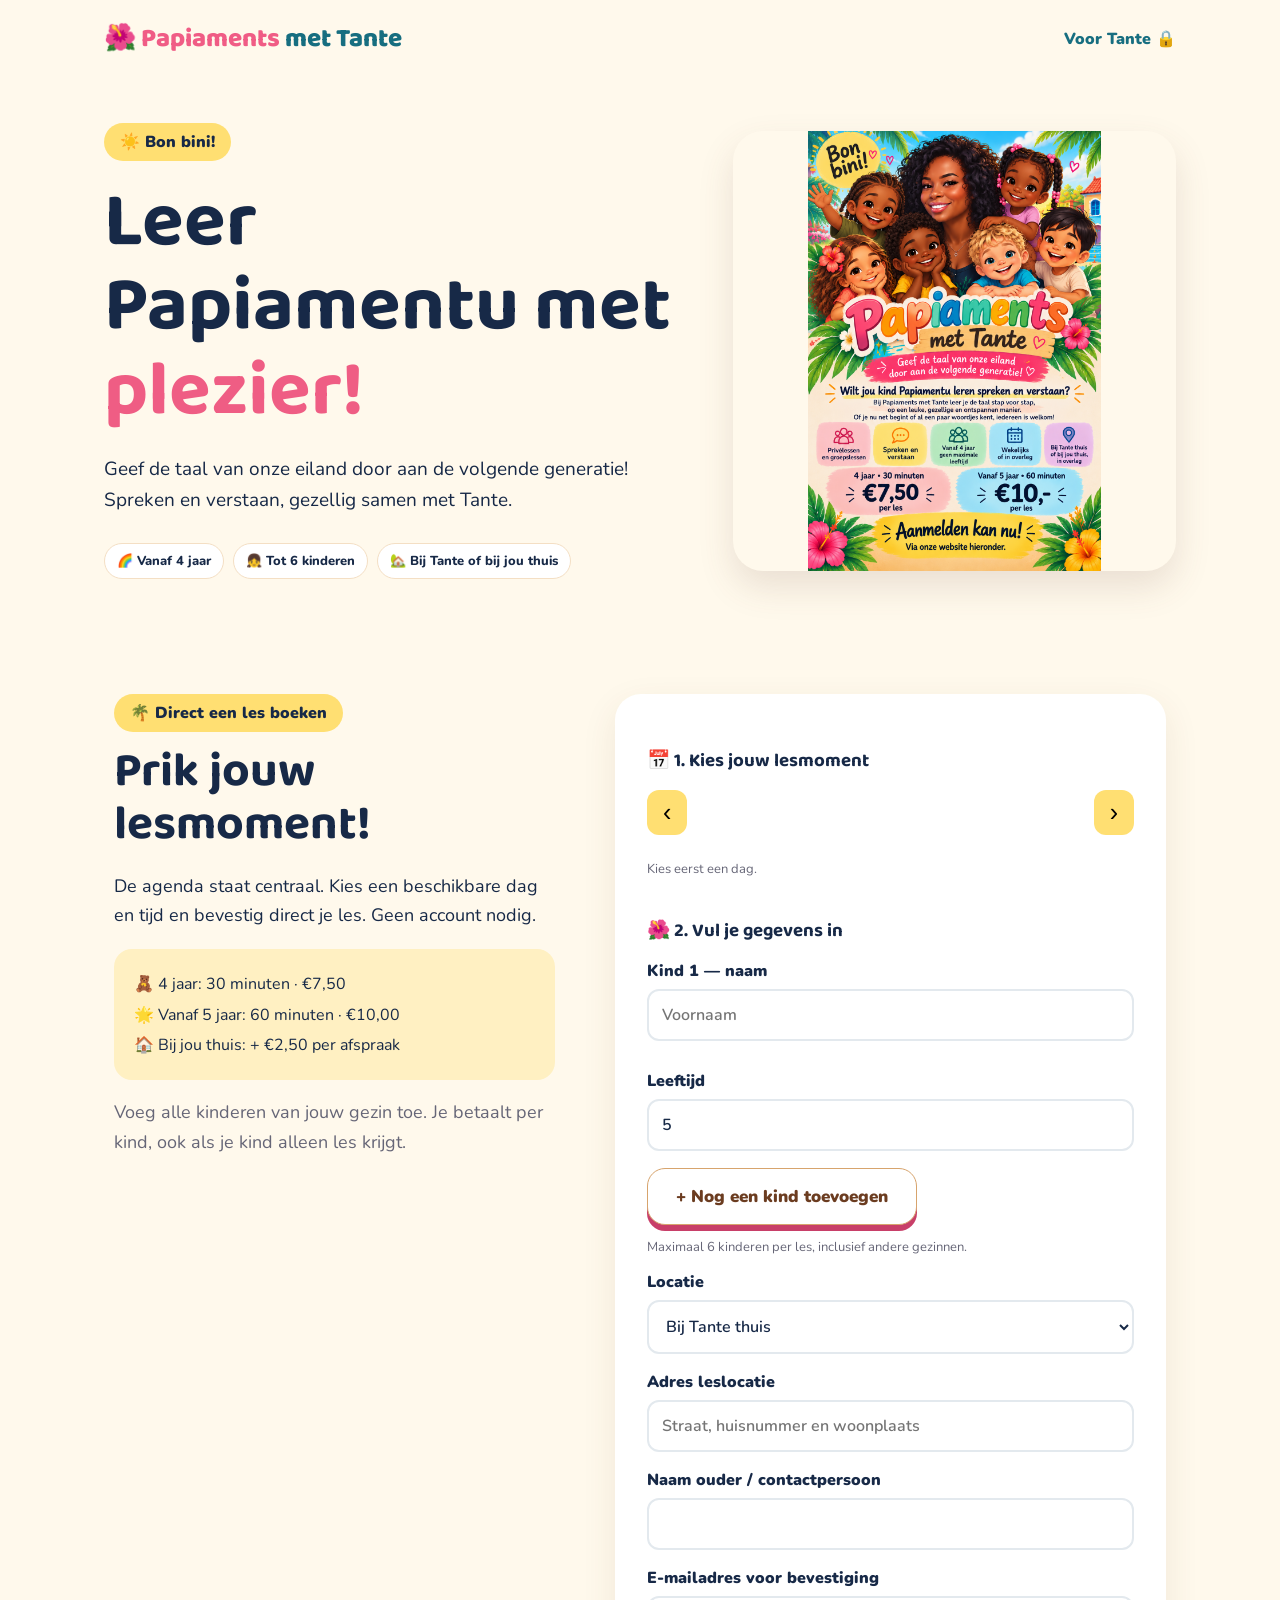
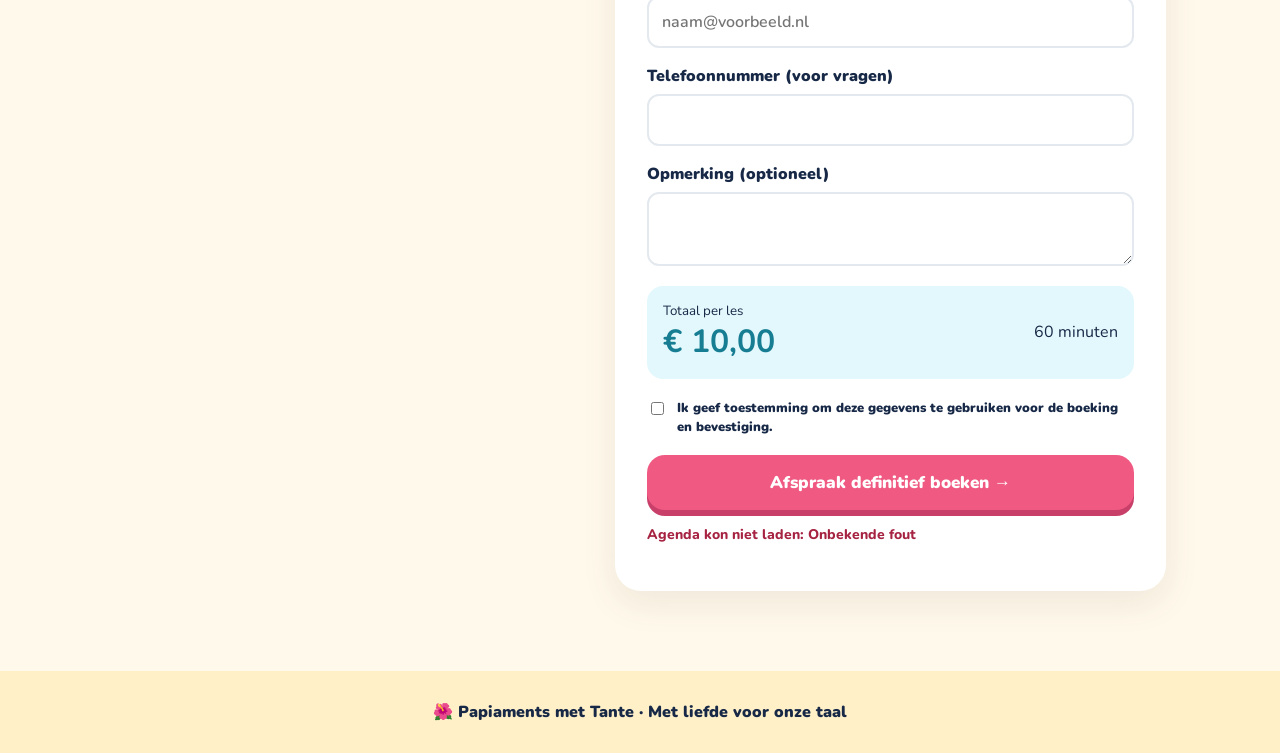
==== index.html @ 23feb2e2 "Add files via upload" ====
<!doctype html><html lang="nl"><head><meta charset="utf-8"><meta name="viewport" content="width=device-width,initial-scale=1"><title>Papiaments met Tante · Boek een les</title><link rel="stylesheet" href="style.css"></head><body><header><a class="brand" href="/">🌺 Papiaments <span>met Tante</span></a><a href="admin.html">Voor Tante 🔒</a></header><main><section class="hero"><div><span class="eyebrow">☀️ Bon bini!</span><h1>Leer Papiamentu met <em>plezier!</em></h1><p>Geef de taal van onze eiland door aan de volgende generatie! Spreken en verstaan, gezellig samen met Tante.</p><div class="chips"><span>🌈 Vanaf 4 jaar</span><span>👧 Tot 6 kinderen</span><span>🏡 Bij Tante of bij jou thuis</span></div></div><img src="flyer.png" alt="Tante met kinderen in Caribische stijl"></section><section class="booking" id="boeken"><div class="intro"><span class="eyebrow">🌴 Direct een les boeken</span><h2>Prik jouw lesmoment!</h2><p>De agenda staat centraal. Kies een beschikbare dag en tijd en bevestig direct je les. Geen account nodig.</p><div class="note">🧸 4 jaar: 30 minuten · €7,50<br>🌟 Vanaf 5 jaar: 60 minuten · €10,00<br>🏠 Bij jou thuis: + €2,50 per afspraak</div><p class="hint">Voeg alle kinderen van jouw gezin toe. Je betaalt per kind, ook als je kind alleen les krijgt.</p></div><form id="form"><h3>📅 1. Kies jouw lesmoment</h3><div class="calendarbar"><button type="button" id="prev">‹</button><b id="month"></b><button type="button" id="next">›</button></div><div class="calendar" id="calendar" aria-label="Beschikbare dagen"></div><p id="slot-label" class="hint">Kies eerst een dag.</p><div class="slots" id="slots"></div><h3>🌺 2. Vul je gegevens in</h3><div id="children"><label>Kind 1 — naam<input class="child-name" required maxlength="160" placeholder="Voornaam"></label><label>Leeftijd<input class="child-age" type="number" min="4" max="120" required value="5"></label></div><button type="button" id="addChild" class="btn secondary">+ Nog een kind toevoegen</button><p class="hint">Maximaal 6 kinderen per les, inclusief andere gezinnen.</p><label>Locatie<select name="location"><option value="tante">Bij Tante thuis</option><option value="thuis">Bij ons thuis (+ €2,50 per afspraak)</option></select></label><label id="address-wrap" hidden>Adres leslocatie<input name="address" maxlength="180" placeholder="Straat, huisnummer en woonplaats"></label><label>Naam ouder / contactpersoon<input name="parent" required maxlength="100"></label><label>E-mailadres voor bevestiging<input name="email" type="email" required maxlength="200" placeholder="naam@voorbeeld.nl"></label><label>Telefoonnummer (voor vragen)<input name="phone" type="tel" required maxlength="30"></label><label>Opmerking (optioneel)<textarea name="note" maxlength="400" rows="2"></textarea></label><div class="total"><div><small>Totaal per les</small><b id="price">€7,50</b></div><span id="duration">30 minuten</span></div><label class="consent"><input name="consent" type="checkbox" required> Ik geef toestemming om deze gegevens te gebruiken voor de boeking en bevestiging.</label><button class="btn submit" id="submit" type="submit">Afspraak definitief boeken →</button><p id="status" role="status" aria-live="polite"></p></form></section></main><footer>🌺 Papiaments met Tante · Met liefde voor onze taal</footer><script src="config.js"></script><script src="app.js"></script></body></html>
---- style.css ----
@import url('https://fonts.googleapis.com/css2?family=Baloo+2:wght@500;600;700;800&family=Nunito:wght@400;600;700;800;900&display=swap');:root{font-family:Nunito,Arial,sans-serif;color:#172947;background:#fff9ec}*{box-sizing:border-box}html{scroll-behavior:smooth}body{margin:0}header{max-width:1120px;margin:auto;display:flex;align-items:center;justify-content:space-between;padding:18px 24px}.brand{font-family:'Baloo 2',sans-serif;font-size:26px;font-weight:800;color:#f05c85}.brand span{color:#176e80}.toplink{color:#17476c;font-weight:900;text-decoration:none}.hero{max-width:1120px;margin:10px auto 0;padding:35px 24px 60px;display:grid;grid-template-columns:1fr 0.78fr;gap:60px;align-items:center}.hero img{width:100%;max-height:560px;object-fit:cover;object-position:top;border-radius:30px;box-shadow:0 16px 35px #704f3e25}.eyebrow{background:#ffdf72;padding:8px 16px;border-radius:30px;font-weight:900;display:inline-block}h1,h2,h3{font-family:'Baloo 2',sans-serif;line-height:1.1}h1{font-size:clamp(46px,6vw,78px);margin:20px 0}h1 em{font-style:normal;color:#ef5d84}h2{font-size:clamp(34px,4vw,48px);margin:14px 0 20px}.hero p{font-size:19px;line-height:1.6}.btn{display:inline-block;border:0;border-radius:18px;background:#f05a82;color:white;padding:16px 28px;font:900 17px Nunito,Arial;text-decoration:none;cursor:pointer;box-shadow:0 6px 0 #c83f69}.btn:hover{transform:translateY(2px);box-shadow:0 4px 0 #c83f69}.chips{display:flex;gap:9px;flex-wrap:wrap;margin-top:28px}.chips span{background:white;border:1px solid #f4dfc4;padding:8px 12px;border-radius:30px;font-size:13px;font-weight:800}.info{background:#dff7ed;padding:55px 24px 65px;text-align:center}.cards{display:grid;grid-template-columns:repeat(3,1fr);gap:20px;max-width:1000px;margin:30px auto 0}.cards article{background:white;border-radius:24px;padding:28px;box-shadow:0 8px 0 #badfce}.cards b{color:#ef5d84}.cards h3{font-size:27px;margin:16px 0 8px}.cards strong{font-size:32px;color:#127f95}.cards p{line-height:1.5}.booking{max-width:1100px;padding:80px 24px;margin:auto;display:grid;grid-template-columns:.8fr 1fr;gap:60px}.intro p{font-size:18px;line-height:1.65}.note{padding:20px;background:#fff0c2;border-radius:18px;line-height:1.5}form{background:white;border-radius:26px;padding:32px;box-shadow:0 12px 35px #64432118}form label{display:block;font-weight:900;margin-bottom:17px}input:not([type=checkbox]),select,textarea{width:100%;display:block;margin-top:7px;border:2px solid #e3e9ee;border-radius:12px;background:#fff;padding:13px;font:600 16px Nunito,Arial;color:#172947}input:focus,select:focus,textarea:focus{outline:2px solid #39abc0}.two{display:grid;grid-template-columns:1fr 1fr;gap:14px}.hint{font-size:13px;color:#68778b;line-height:1.5}.total{display:flex;justify-content:space-between;align-items:center;background:#e3f8fc;border-radius:16px;padding:16px;margin:20px 0}.total small{display:block}.total b{display:block;font-size:32px;color:#167d92}.consent{display:flex;align-items:flex-start;gap:10px;font-size:13px;line-height:1.5}.consent input{margin-top:3px}.submit{width:100%}footer{text-align:center;padding:30px;background:#fff0c8;font-weight:900}dialog{border:0;border-radius:24px;max-width:450px;width:calc(100% - 32px);box-shadow:0 15px 70px #17294770}dialog::backdrop{background:#10223d99}.dialogbody{padding:18px;position:relative}.close{position:absolute;right:0;top:0;border:0;background:#f3e6df;border-radius:50%;padding:8px 12px;cursor:pointer}#status{font-size:14px;color:#ad3558}@media(max-width:760px){.hero,.booking{grid-template-columns:1fr;gap:30px}.hero{padding-top:25px}.hero img{max-height:500px;width:min(100%,400px);margin:auto}.cards{grid-template-columns:1fr}.booking{padding-top:55px}.two{grid-template-columns:1fr}form{padding:22px}.brand{font-size:20px}}

header a{text-decoration:none;color:#176e80;font-weight:900}.booking{padding-top:55px}.calendarbar{display:flex;align-items:center;justify-content:space-between;margin:12px 0}.calendarbar button{border:0;border-radius:12px;background:#ffdf72;padding:8px 16px;font-size:25px;cursor:pointer}.calendar{display:grid;grid-template-columns:repeat(7,minmax(0,1fr));gap:5px}.calendar button{min-width:0;border:1px solid #eee1cb;background:white;border-radius:11px;padding:12px 0;font-weight:900;cursor:pointer;color:#17476c}.calendar button:disabled{background:#f6f3ed;color:#b5b1aa;cursor:default}.calendar button.active,.slots button.active{background:#f05a82;color:white;border-color:#f05a82}.calendar .dow{font-size:12px;text-align:center;color:#657184}.slots{display:grid;grid-template-columns:repeat(3,1fr);gap:9px;margin:12px 0 28px}.slots button{padding:12px 6px;background:#fff;border:1px solid #a9d6d1;border-radius:12px;cursor:pointer;font-weight:800}.booking form h3{margin-top:25px}.hint{font-size:13px;color:#667}.note{line-height:1.9}.hero img{max-height:440px;object-fit:contain}#status{font-weight:800;line-height:1.5}#status.error{color:#a62342}#status.success{color:#13724b}@media(max-width:650px){.calendar button{padding:10px 0;font-size:13px}.slots{grid-template-columns:repeat(3,1fr)}}
#children{display:grid;gap:12px}.child-entry{border:1px solid #ead8c6;border-radius:15px;padding:14px;display:grid;gap:8px}.secondary{background:#fff!important;color:#6b3c20!important;border:1px solid #d7a46d!important}.remove-child{background:none;border:none;color:#a13855;cursor:pointer;text-align:left}.slots button{min-width:115px}
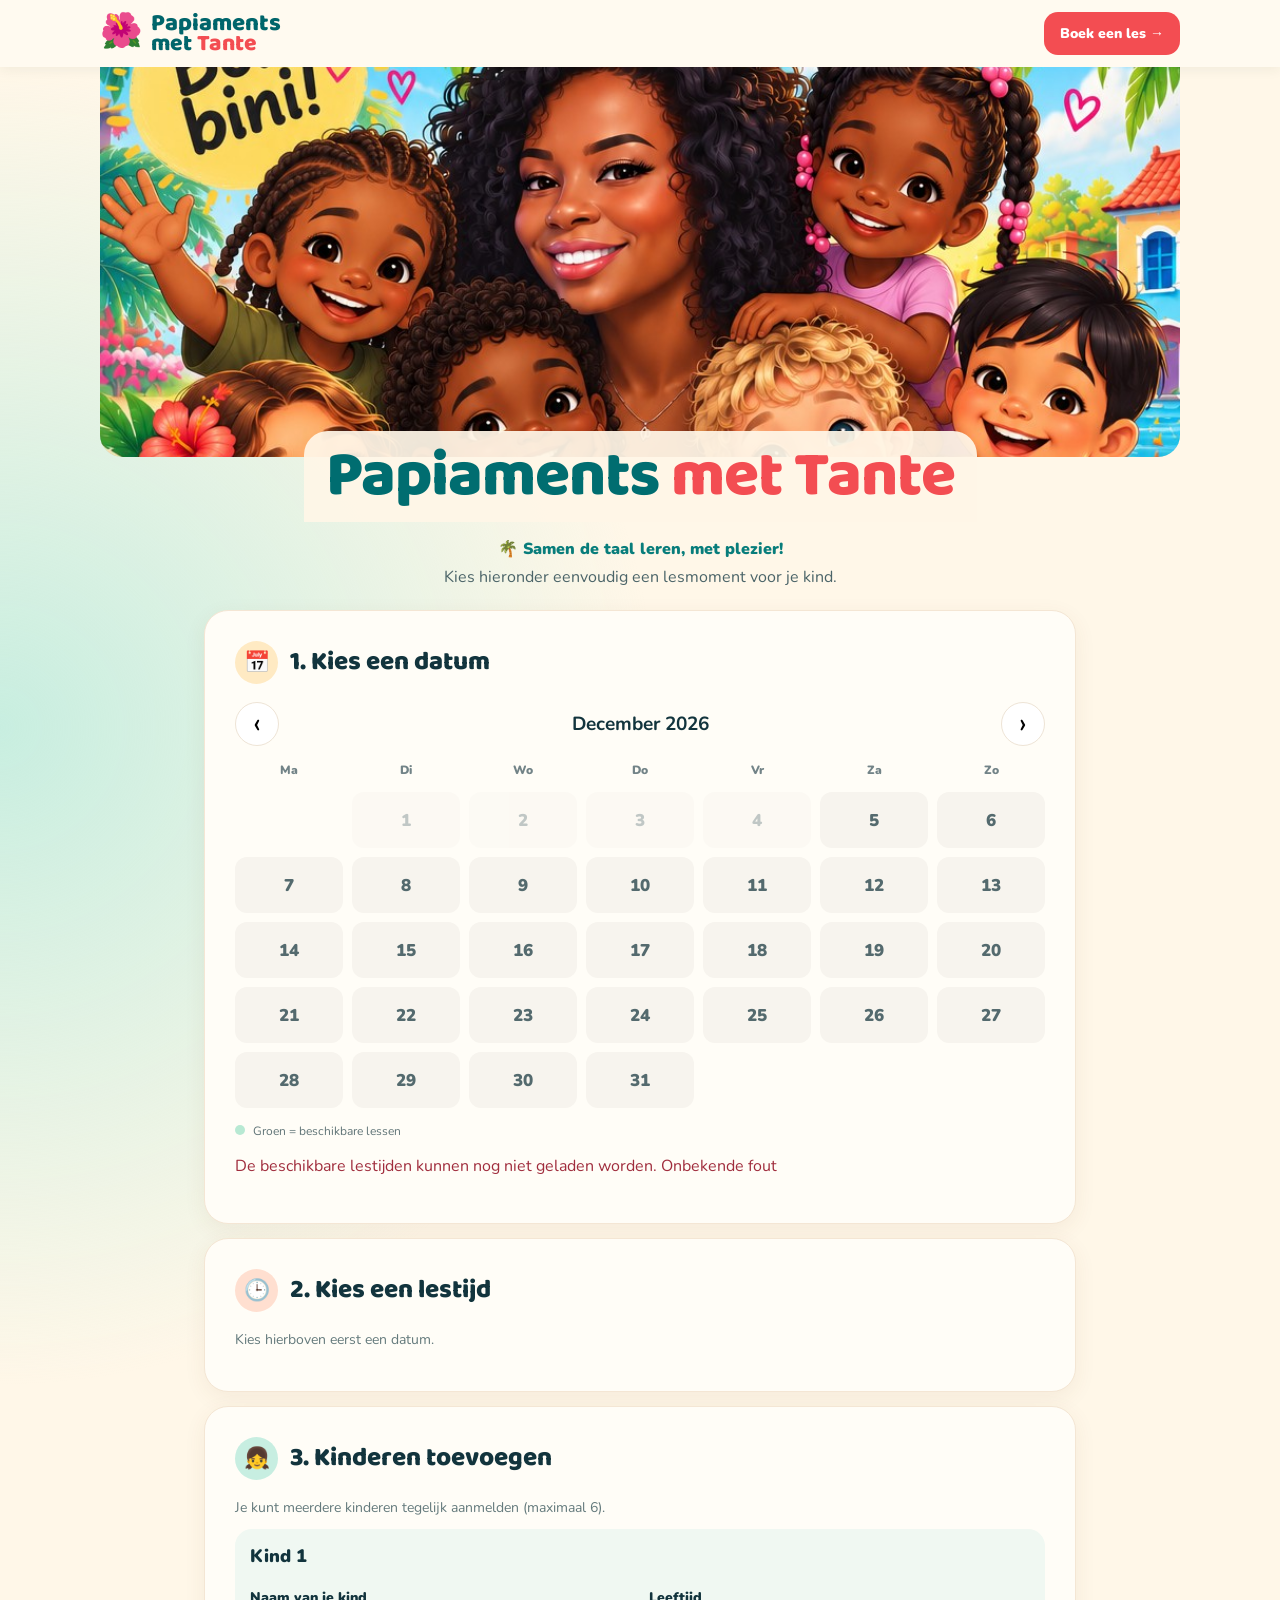
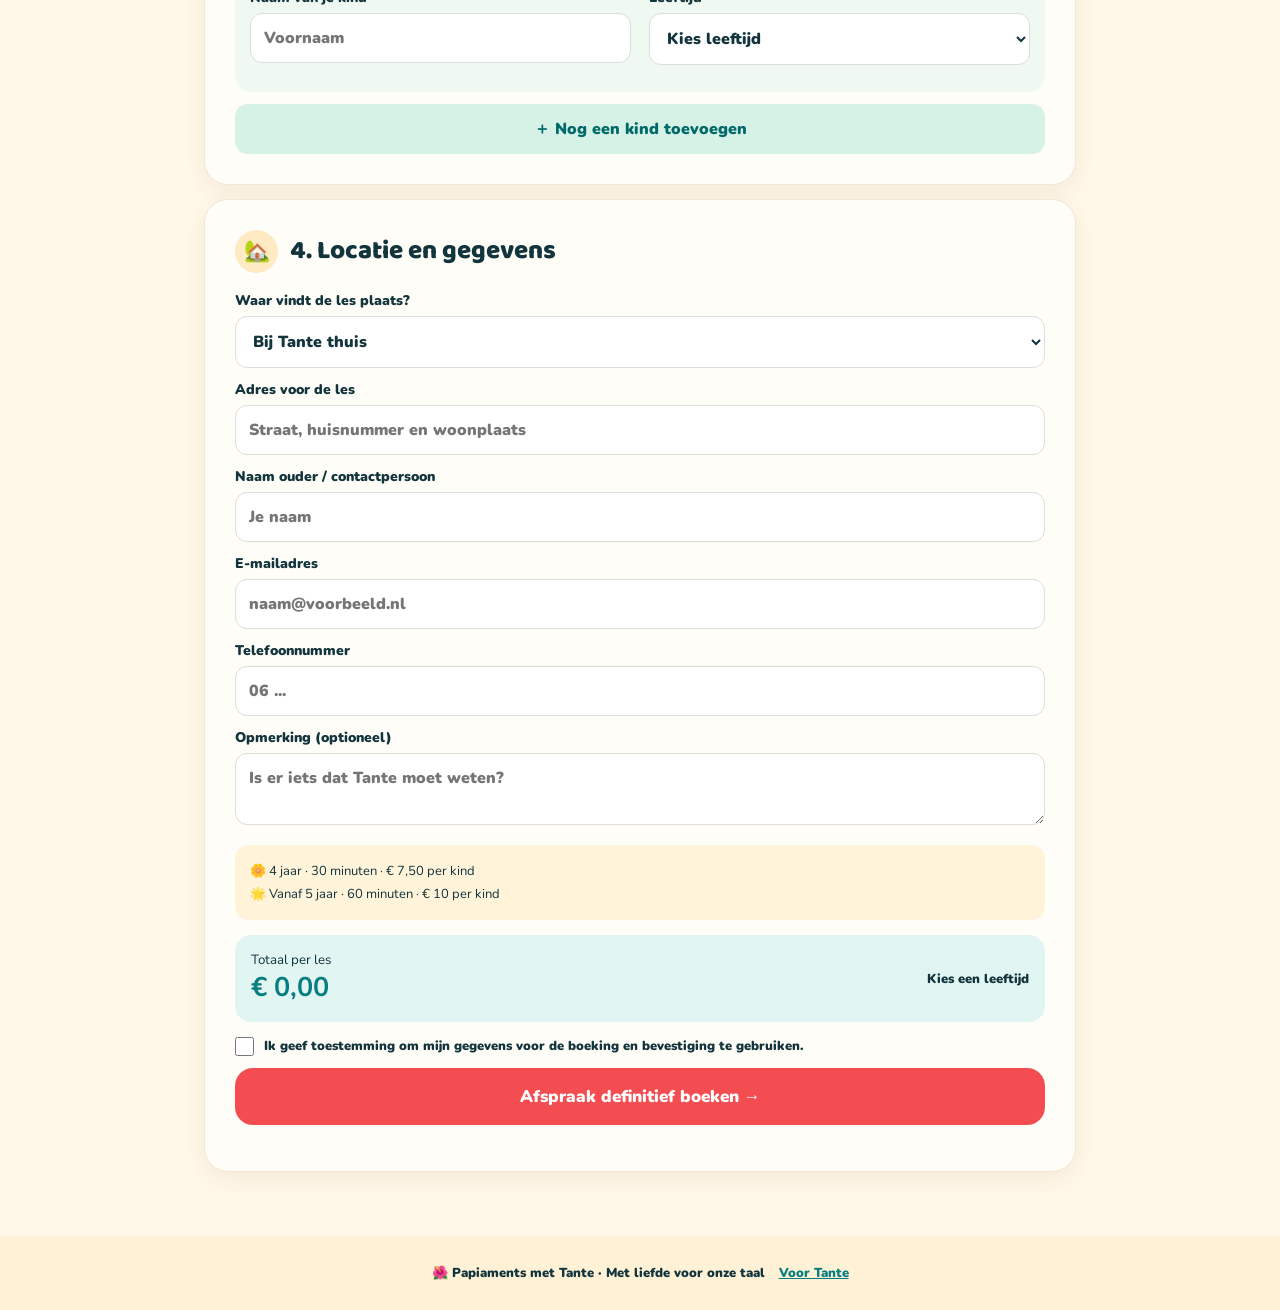
==== commit a4b98bfb: "Add files via upload" ====
--- a/index.html
+++ b/index.html
@@ -1 +1,7 @@
-<!doctype html><html lang="nl"><head><meta charset="utf-8"><meta name="viewport" content="width=device-width,initial-scale=1"><title>Papiaments met Tante · Boek een les</title><link rel="stylesheet" href="style.css"></head><body><header><a class="brand" href="/">🌺 Papiaments <span>met Tante</span></a><a href="admin.html">Voor Tante 🔒</a></header><main><section class="hero"><div><span class="eyebrow">☀️ Bon bini!</span><h1>Leer Papiamentu met <em>plezier!</em></h1><p>Geef de taal van onze eiland door aan de volgende generatie! Spreken en verstaan, gezellig samen met Tante.</p><div class="chips"><span>🌈 Vanaf 4 jaar</span><span>👧 Tot 6 kinderen</span><span>🏡 Bij Tante of bij jou thuis</span></div></div><img src="flyer.png" alt="Tante met kinderen in Caribische stijl"></section><section class="booking" id="boeken"><div class="intro"><span class="eyebrow">🌴 Direct een les boeken</span><h2>Prik jouw lesmoment!</h2><p>De agenda staat centraal. Kies een beschikbare dag en tijd en bevestig direct je les. Geen account nodig.</p><div class="note">🧸 4 jaar: 30 minuten · €7,50<br>🌟 Vanaf 5 jaar: 60 minuten · €10,00<br>🏠 Bij jou thuis: + €2,50 per afspraak</div><p class="hint">Voeg alle kinderen van jouw gezin toe. Je betaalt per kind, ook als je kind alleen les krijgt.</p></div><form id="form"><h3>📅 1. Kies jouw lesmoment</h3><div class="calendarbar"><button type="button" id="prev">‹</button><b id="month"></b><button type="button" id="next">›</button></div><div class="calendar" id="calendar" aria-label="Beschikbare dagen"></div><p id="slot-label" class="hint">Kies eerst een dag.</p><div class="slots" id="slots"></div><h3>🌺 2. Vul je gegevens in</h3><div id="children"><label>Kind 1 — naam<input class="child-name" required maxlength="160" placeholder="Voornaam"></label><label>Leeftijd<input class="child-age" type="number" min="4" max="120" required value="5"></label></div><button type="button" id="addChild" class="btn secondary">+ Nog een kind toevoegen</button><p class="hint">Maximaal 6 kinderen per les, inclusief andere gezinnen.</p><label>Locatie<select name="location"><option value="tante">Bij Tante thuis</option><option value="thuis">Bij ons thuis (+ €2,50 per afspraak)</option></select></label><label id="address-wrap" hidden>Adres leslocatie<input name="address" maxlength="180" placeholder="Straat, huisnummer en woonplaats"></label><label>Naam ouder / contactpersoon<input name="parent" required maxlength="100"></label><label>E-mailadres voor bevestiging<input name="email" type="email" required maxlength="200" placeholder="naam@voorbeeld.nl"></label><label>Telefoonnummer (voor vragen)<input name="phone" type="tel" required maxlength="30"></label><label>Opmerking (optioneel)<textarea name="note" maxlength="400" rows="2"></textarea></label><div class="total"><div><small>Totaal per les</small><b id="price">€7,50</b></div><span id="duration">30 minuten</span></div><label class="consent"><input name="consent" type="checkbox" required> Ik geef toestemming om deze gegevens te gebruiken voor de boeking en bevestiging.</label><button class="btn submit" id="submit" type="submit">Afspraak definitief boeken →</button><p id="status" role="status" aria-live="polite"></p></form></section></main><footer>🌺 Papiaments met Tante · Met liefde voor onze taal</footer><script src="config.js"></script><script src="app.js"></script></body></html>+<!doctype html><html lang="nl"><head><meta charset="utf-8"><meta name="viewport" content="width=device-width, initial-scale=1"><meta name="theme-color" content="#fff7e8"><title>Papiaments met Tante — Boek een les</title><link rel="stylesheet" href="style.css"></head><body>
+<header class="site-header"><a class="brand" href="#top"><span class="flower">🌺</span><span>Papiaments<br><small>met <em>Tante</em></small></span></a><a class="header-cta" href="#boeken">Boek een les →</a></header>
+<main id="top"><section class="hero" aria-label="Welkom bij Papiaments met Tante"><div class="hero-art"><img src="tante-kinderen.jpg" alt="Illustratie van Tante samen met kinderen uit de originele flyer"></div><h1>Papiaments <span>met Tante</span></h1></section>
+<section class="booking" id="boeken"><div class="booking-head"><span>🌴 Samen de taal leren, met plezier!</span><p>Kies hieronder eenvoudig een lesmoment voor je kind.</p></div><form id="form"><section class="step"><h2><span class="step-icon">📅</span> 1. Kies een datum</h2><div class="calendarbar"><button type="button" id="prev" aria-label="Vorige maand">‹</button><b id="month"></b><button type="button" id="next" aria-label="Volgende maand">›</button></div><div class="calendar" id="calendar" aria-label="Kalender"></div><p class="calendar-key"><span class="dot"></span> Groen = beschikbare lessen</p><p id="calendar-error" class="error" role="status" hidden></p></section>
+<section class="step"><h2><span class="step-icon peach">🕒</span> 2. Kies een lestijd</h2><p id="slot-label" class="hint">Kies hierboven eerst een datum.</p><div class="slots" id="slots"></div></section>
+<section class="step children-step"><h2><span class="step-icon mint">👧</span> 3. Kinderen toevoegen</h2><p class="hint">Je kunt meerdere kinderen tegelijk aanmelden (maximaal 6).</p><div id="children"><div class="child-entry"><div class="child-title">Kind 1</div><label>Naam van je kind<input class="child-name" required maxlength="160" placeholder="Voornaam"></label><label>Leeftijd<select class="child-age" required><option value="">Kies leeftijd</option></select></label></div></div><button type="button" id="addChild" class="add-child">＋ Nog een kind toevoegen</button></section>
+<section class="step"><h2><span class="step-icon">🏡</span> 4. Locatie en gegevens</h2><label>Waar vindt de les plaats?<select name="location"><option value="tante">Bij Tante thuis</option><option value="thuis">Bij ons thuis (+ €2,50 per afspraak)</option></select></label><label id="address-wrap" hidden>Adres voor de les<input name="address" maxlength="180" placeholder="Straat, huisnummer en woonplaats"></label><label>Naam ouder / contactpersoon<input name="parent" required maxlength="100" autocomplete="name" placeholder="Je naam"></label><label>E-mailadres<input name="email" type="email" required maxlength="200" autocomplete="email" placeholder="naam@voorbeeld.nl"></label><label>Telefoonnummer<input name="phone" type="tel" required maxlength="30" autocomplete="tel" placeholder="06 ..."></label><label>Opmerking (optioneel)<textarea name="note" maxlength="400" rows="2" placeholder="Is er iets dat Tante moet weten?"></textarea></label><div class="prices"><p>🌼 4 jaar · 30 minuten · € 7,50 per kind</p><p>🌟 Vanaf 5 jaar · 60 minuten · € 10 per kind</p></div><div class="total"><div><small>Totaal per les</small><b id="price">€ 0,00</b></div><span id="duration">Kies een leeftijd</span></div><label class="consent"><input name="consent" type="checkbox" required> Ik geef toestemming om mijn gegevens voor de boeking en bevestiging te gebruiken.</label><button class="submit" id="submit" type="submit">Afspraak definitief boeken →</button><p id="status" role="status" aria-live="polite"></p></section></form></section></main><footer>🌺 Papiaments met Tante · Met liefde voor onze taal <a href="admin.html">Voor Tante</a></footer><script src="config.js"></script><script src="app.js"></script></body></html>
--- a/style.css
+++ b/style.css
@@ -1,4 +1 @@
-@import url('https://fonts.googleapis.com/css2?family=Baloo+2:wght@500;600;700;800&family=Nunito:wght@400;600;700;800;900&display=swap');:root{font-family:Nunito,Arial,sans-serif;color:#172947;background:#fff9ec}*{box-sizing:border-box}html{scroll-behavior:smooth}body{margin:0}header{max-width:1120px;margin:auto;display:flex;align-items:center;justify-content:space-between;padding:18px 24px}.brand{font-family:'Baloo 2',sans-serif;font-size:26px;font-weight:800;color:#f05c85}.brand span{color:#176e80}.toplink{color:#17476c;font-weight:900;text-decoration:none}.hero{max-width:1120px;margin:10px auto 0;padding:35px 24px 60px;display:grid;grid-template-columns:1fr 0.78fr;gap:60px;align-items:center}.hero img{width:100%;max-height:560px;object-fit:cover;object-position:top;border-radius:30px;box-shadow:0 16px 35px #704f3e25}.eyebrow{background:#ffdf72;padding:8px 16px;border-radius:30px;font-weight:900;display:inline-block}h1,h2,h3{font-family:'Baloo 2',sans-serif;line-height:1.1}h1{font-size:clamp(46px,6vw,78px);margin:20px 0}h1 em{font-style:normal;color:#ef5d84}h2{font-size:clamp(34px,4vw,48px);margin:14px 0 20px}.hero p{font-size:19px;line-height:1.6}.btn{display:inline-block;border:0;border-radius:18px;background:#f05a82;color:white;padding:16px 28px;font:900 17px Nunito,Arial;text-decoration:none;cursor:pointer;box-shadow:0 6px 0 #c83f69}.btn:hover{transform:translateY(2px);box-shadow:0 4px 0 #c83f69}.chips{display:flex;gap:9px;flex-wrap:wrap;margin-top:28px}.chips span{background:white;border:1px solid #f4dfc4;padding:8px 12px;border-radius:30px;font-size:13px;font-weight:800}.info{background:#dff7ed;padding:55px 24px 65px;text-align:center}.cards{display:grid;grid-template-columns:repeat(3,1fr);gap:20px;max-width:1000px;margin:30px auto 0}.cards article{background:white;border-radius:24px;padding:28px;box-shadow:0 8px 0 #badfce}.cards b{color:#ef5d84}.cards h3{font-size:27px;margin:16px 0 8px}.cards strong{font-size:32px;color:#127f95}.cards p{line-height:1.5}.booking{max-width:1100px;padding:80px 24px;margin:auto;display:grid;grid-template-columns:.8fr 1fr;gap:60px}.intro p{font-size:18px;line-height:1.65}.note{padding:20px;background:#fff0c2;border-radius:18px;line-height:1.5}form{background:white;border-radius:26px;padding:32px;box-shadow:0 12px 35px #64432118}form label{display:block;font-weight:900;margin-bottom:17px}input:not([type=checkbox]),select,textarea{width:100%;display:block;margin-top:7px;border:2px solid #e3e9ee;border-radius:12px;background:#fff;padding:13px;font:600 16px Nunito,Arial;color:#172947}input:focus,select:focus,textarea:focus{outline:2px solid #39abc0}.two{display:grid;grid-template-columns:1fr 1fr;gap:14px}.hint{font-size:13px;color:#68778b;line-height:1.5}.total{display:flex;justify-content:space-between;align-items:center;background:#e3f8fc;border-radius:16px;padding:16px;margin:20px 0}.total small{display:block}.total b{display:block;font-size:32px;color:#167d92}.consent{display:flex;align-items:flex-start;gap:10px;font-size:13px;line-height:1.5}.consent input{margin-top:3px}.submit{width:100%}footer{text-align:center;padding:30px;background:#fff0c8;font-weight:900}dialog{border:0;border-radius:24px;max-width:450px;width:calc(100% - 32px);box-shadow:0 15px 70px #17294770}dialog::backdrop{background:#10223d99}.dialogbody{padding:18px;position:relative}.close{position:absolute;right:0;top:0;border:0;background:#f3e6df;border-radius:50%;padding:8px 12px;cursor:pointer}#status{font-size:14px;color:#ad3558}@media(max-width:760px){.hero,.booking{grid-template-columns:1fr;gap:30px}.hero{padding-top:25px}.hero img{max-height:500px;width:min(100%,400px);margin:auto}.cards{grid-template-columns:1fr}.booking{padding-top:55px}.two{grid-template-columns:1fr}form{padding:22px}.brand{font-size:20px}}
-
-header a{text-decoration:none;color:#176e80;font-weight:900}.booking{padding-top:55px}.calendarbar{display:flex;align-items:center;justify-content:space-between;margin:12px 0}.calendarbar button{border:0;border-radius:12px;background:#ffdf72;padding:8px 16px;font-size:25px;cursor:pointer}.calendar{display:grid;grid-template-columns:repeat(7,minmax(0,1fr));gap:5px}.calendar button{min-width:0;border:1px solid #eee1cb;background:white;border-radius:11px;padding:12px 0;font-weight:900;cursor:pointer;color:#17476c}.calendar button:disabled{background:#f6f3ed;color:#b5b1aa;cursor:default}.calendar button.active,.slots button.active{background:#f05a82;color:white;border-color:#f05a82}.calendar .dow{font-size:12px;text-align:center;color:#657184}.slots{display:grid;grid-template-columns:repeat(3,1fr);gap:9px;margin:12px 0 28px}.slots button{padding:12px 6px;background:#fff;border:1px solid #a9d6d1;border-radius:12px;cursor:pointer;font-weight:800}.booking form h3{margin-top:25px}.hint{font-size:13px;color:#667}.note{line-height:1.9}.hero img{max-height:440px;object-fit:contain}#status{font-weight:800;line-height:1.5}#status.error{color:#a62342}#status.success{color:#13724b}@media(max-width:650px){.calendar button{padding:10px 0;font-size:13px}.slots{grid-template-columns:repeat(3,1fr)}}
-#children{display:grid;gap:12px}.child-entry{border:1px solid #ead8c6;border-radius:15px;padding:14px;display:grid;gap:8px}.secondary{background:#fff!important;color:#6b3c20!important;border:1px solid #d7a46d!important}.remove-child{background:none;border:none;color:#a13855;cursor:pointer;text-align:left}.slots button{min-width:115px}
+@import url('https://fonts.googleapis.com/css2?family=Baloo+2:wght@500;600;700;800&family=Nunito:wght@400;600;700;800;900&display=swap');:root{--ink:#12343d;--teal:#087e80;--coral:#f34d52;--cream:#fff7e8;--line:#eee4d6;font-family:Nunito,Arial,sans-serif;color:var(--ink);background:var(--cream)}*{box-sizing:border-box}html{scroll-behavior:smooth}body{margin:0;background:radial-gradient(circle at 0 25%,#c8eee0 0,transparent 26%),var(--cream)}button,input,select,textarea{font:inherit}button{cursor:pointer}button:focus-visible,a:focus-visible,input:focus-visible,select:focus-visible{outline:3px solid #f49b52;outline-offset:2px}.site-header{background:#fffaf0;display:flex;justify-content:space-between;align-items:center;gap:12px;padding:12px max(16px,calc((100vw - 1080px)/2));box-shadow:0 2px 12px #253a2b12}.brand{text-decoration:none;color:#00656b;font:800 24px/.83 'Baloo 2',sans-serif;display:flex;align-items:center;gap:9px}.brand small{font-size:23px}.brand em{font-style:normal;color:var(--coral)}.flower{font-size:34px}.header-cta{background:var(--coral);color:white;text-decoration:none;font-weight:900;border-radius:14px;padding:12px 16px;font-size:14px}.hero{position:relative;text-align:center;max-width:1080px;margin:0 auto}.hero-art{height:clamp(225px,36vw,390px);overflow:hidden;background:#b5e6dc}.hero-art img{display:block;width:100%;height:100%;object-fit:cover;object-position:center 38%}.hero h1{font:800 clamp(34px,6vw,64px)/1.05 'Baloo 2',sans-serif;letter-spacing:-1px;margin:-26px auto 0;position:relative;z-index:1;display:table;background:#fff7e8ed;border-radius:24px 24px 0 0;padding:12px 22px;color:#006d70}.hero h1 span{color:var(--coral)}.booking{max-width:920px;margin:0 auto;padding:10px 16px 48px}.booking-head{text-align:center;margin:0 0 22px}.booking-head span{font-weight:900;color:#087d7b}.booking-head p{margin:6px 0;color:#4b6468}form{display:grid;gap:14px}.step{background:#fffdf7;border:1px solid #f4e6d4;border-radius:24px;padding:22px;box-shadow:0 6px 22px #6d482512}.step h2{font:800 26px/1.15 'Baloo 2',sans-serif;margin:0 0 18px;display:flex;align-items:center;gap:12px}.step-icon{background:#ffeac3;width:43px;height:43px;display:inline-grid;place-items:center;border-radius:50%;font-size:21px;flex:none}.step-icon.peach{background:#ffdfd0}.step-icon.mint{background:#c7eee1}.calendarbar{display:flex;align-items:center;justify-content:space-between;gap:8px;margin:10px 0 16px}.calendarbar b{font-size:19px;text-transform:capitalize}.calendarbar button{width:44px;height:44px;border:1px solid var(--line);background:white;border-radius:50%;font-size:30px;line-height:1}.calendar{display:grid;grid-template-columns:repeat(7,minmax(0,1fr));gap:5px}.dow{text-align:center;font-size:12px;color:#728387;font-weight:900;padding-bottom:5px}.calendar button{border:0;border-radius:12px;background:#f7f4ee;color:#546a6e;font-weight:900;min-width:0;height:43px}.calendar button.available{background:#d2f1e4;color:#006b65}.calendar button.active{background:var(--teal);color:white}.calendar button:disabled{opacity:.36;cursor:not-allowed}.calendar-key{font-size:12px;color:#607477;margin:15px 0 0}.dot{display:inline-block;width:10px;height:10px;background:#b8e9d3;border-radius:50%;margin-right:5px}.slots{display:grid;grid-template-columns:repeat(2,minmax(0,1fr));gap:10px}.slots button{border:1px solid #d5d9d1;background:#fffdf8;border-radius:14px;min-height:68px;padding:10px 8px;color:var(--ink);font-weight:900}.slots button small{display:block;color:#637d80;font-weight:700;margin-top:3px}.slots button.active{background:var(--teal);color:white;border-color:var(--teal)}.slots button.active small{color:white}.hint{color:#647a7c;font-size:14px;margin:0 0 12px}.child-entry{background:#f0f8f2;border-radius:17px;padding:15px;margin-bottom:12px}.child-title{font-weight:900;font-size:18px;margin-bottom:8px}label{display:block;font-weight:900;font-size:14px;margin:12px 0}input:not([type=checkbox]),select,textarea{display:block;width:100%;margin-top:6px;background:white;border:1px solid #dcded8;border-radius:12px;padding:13px;color:var(--ink);font-size:16px;min-height:48px}.add-child{background:#d6f1e5;color:#006a6b;border:0;border-radius:13px;min-height:50px;width:100%;font-weight:900}.remove-child{border:0;background:none;color:#ad3347;text-decoration:underline;padding:8px 0;font-weight:800}.prices{background:#fff3da;padding:12px 15px;border-radius:14px;font-size:13px;margin-top:20px}.prices p{margin:5px 0}.total{display:flex;justify-content:space-between;align-items:center;background:#e1f5f2;border-radius:16px;padding:16px;margin:15px 0}.total small{display:block}.total b{font-size:27px;color:var(--teal)}.total span{font-size:13px;font-weight:900}.consent{display:flex;align-items:flex-start;gap:10px;line-height:1.4;font-size:13px}.consent input{width:19px;height:19px;flex:none;margin:0}.submit{background:var(--coral);color:white;border:0;border-radius:18px;padding:17px 14px;font-weight:900;font-size:17px;width:100%;min-height:56px}#status{font-weight:900;line-height:1.4}.error{color:#a02d3d!important}.success{color:#117052!important}footer{text-align:center;padding:28px 16px;background:#fff1d6;font-size:13px;font-weight:900}footer a{margin-left:10px;color:#087e80}@media(min-width:760px){.booking{padding:16px 24px 64px}.step{padding:30px}.calendar{gap:9px}.calendar button{height:56px;font-size:17px}.slots{grid-template-columns:repeat(3,minmax(0,1fr))}.hero-art{border-radius:0 0 22px 22px}.child-entry{display:grid;grid-template-columns:1fr 1fr;column-gap:18px}.child-title{grid-column:1/-1}.remove-child{grid-column:1/-1;justify-self:start}}@media(max-width:420px){.site-header{padding:10px 12px}.brand{font-size:20px}.brand small{font-size:19px}.flower{font-size:27px}.header-cta{font-size:12px;padding:10px}.hero-art{height:230px}.hero h1{font-size:31px;padding:10px 12px}.step{padding:17px}.step h2{font-size:23px}.calendar button{height:40px}.slots{grid-template-columns:1fr 1fr}}
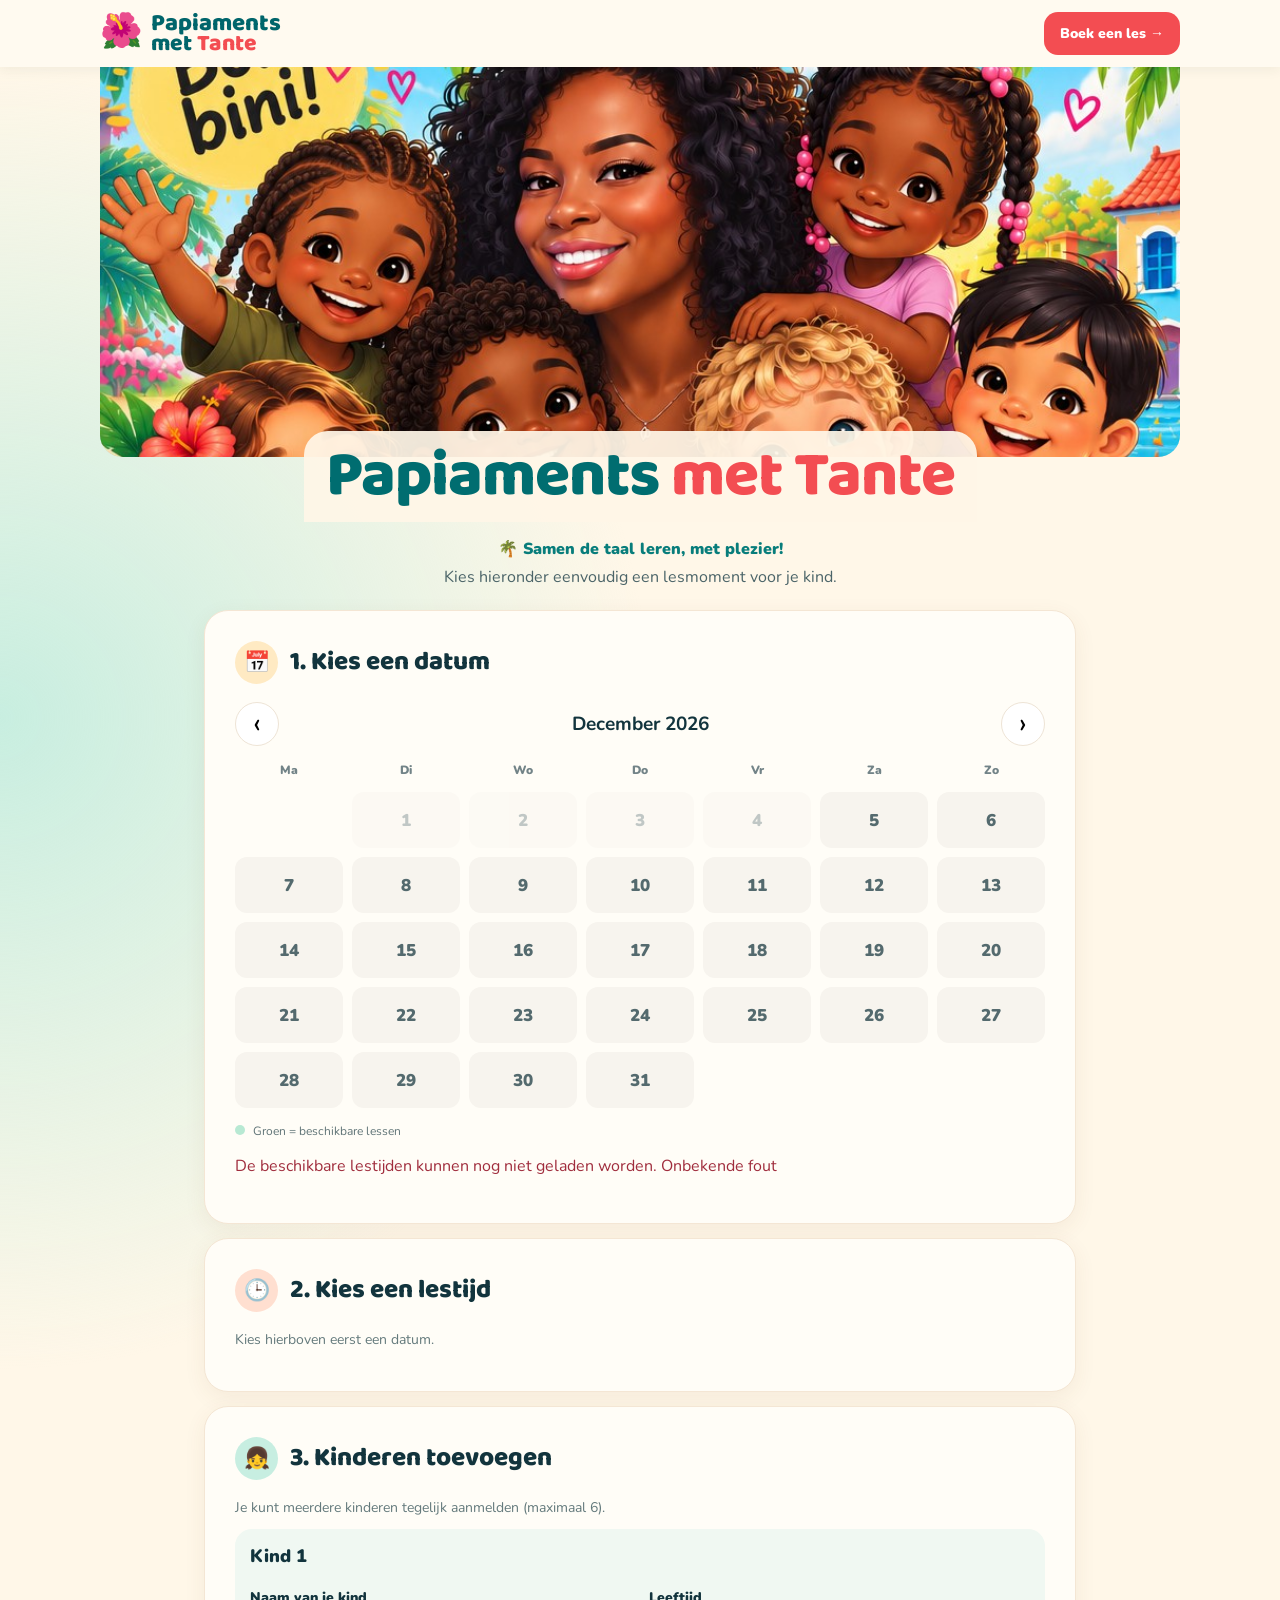
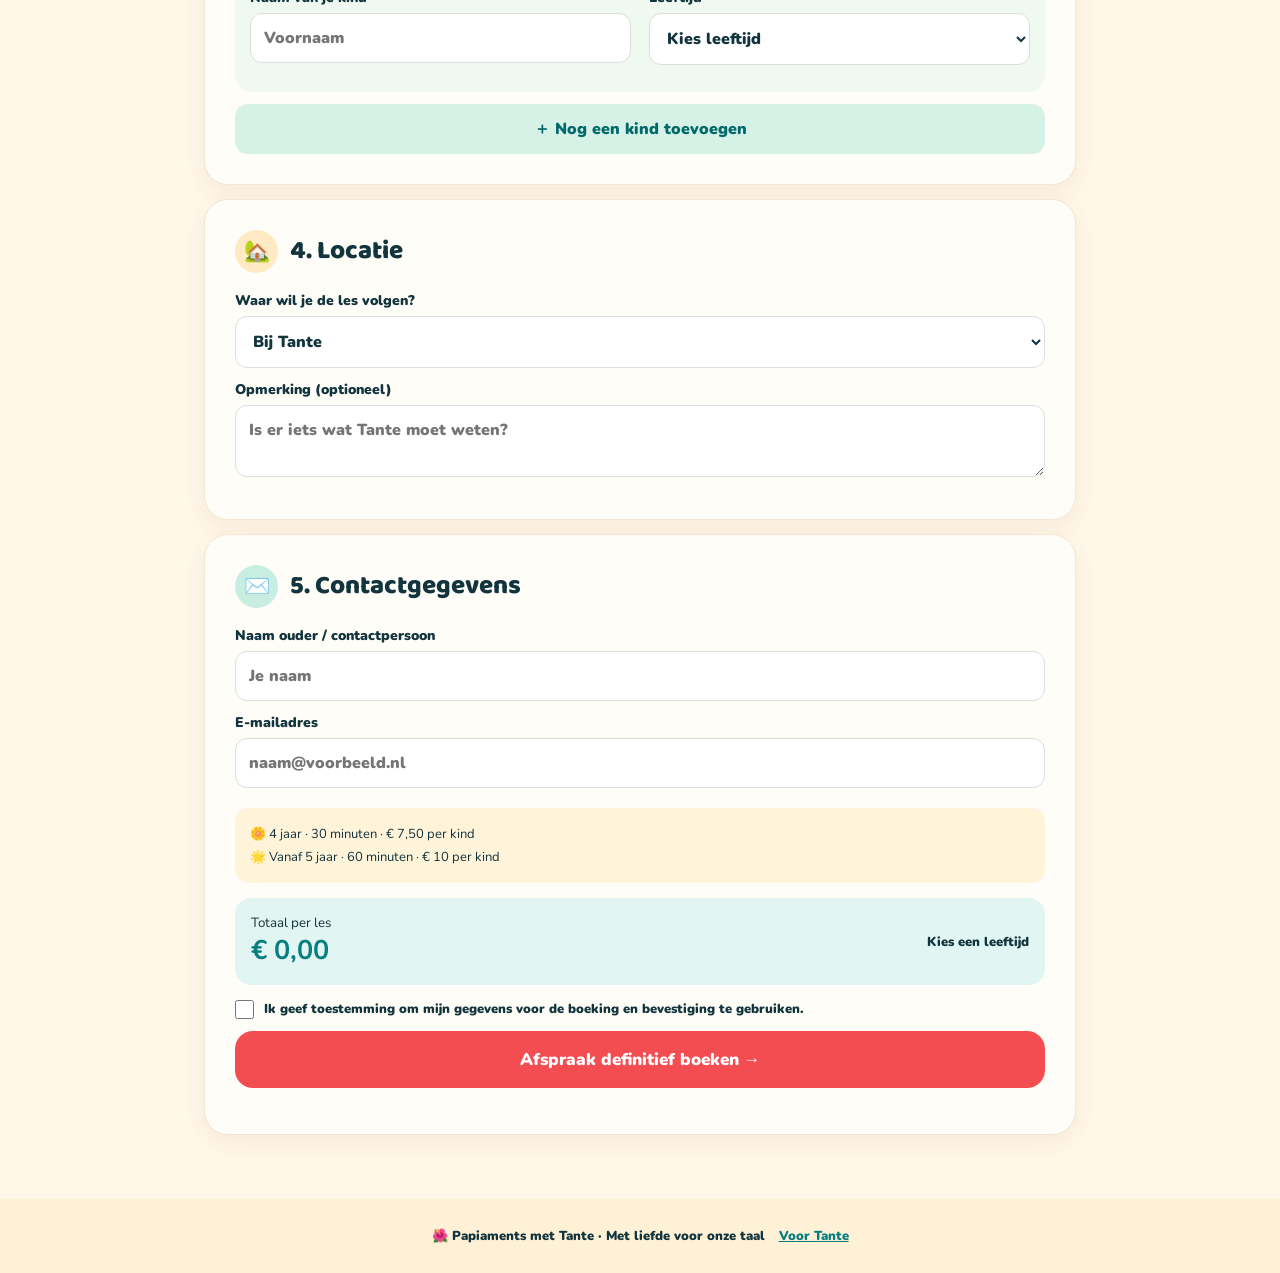
==== commit 45991f06: "Add files via upload" ====
--- a/index.html
+++ b/index.html
@@ -4,4 +4,5 @@
 <section class="booking" id="boeken"><div class="booking-head"><span>🌴 Samen de taal leren, met plezier!</span><p>Kies hieronder eenvoudig een lesmoment voor je kind.</p></div><form id="form"><section class="step"><h2><span class="step-icon">📅</span> 1. Kies een datum</h2><div class="calendarbar"><button type="button" id="prev" aria-label="Vorige maand">‹</button><b id="month"></b><button type="button" id="next" aria-label="Volgende maand">›</button></div><div class="calendar" id="calendar" aria-label="Kalender"></div><p class="calendar-key"><span class="dot"></span> Groen = beschikbare lessen</p><p id="calendar-error" class="error" role="status" hidden></p></section>
 <section class="step"><h2><span class="step-icon peach">🕒</span> 2. Kies een lestijd</h2><p id="slot-label" class="hint">Kies hierboven eerst een datum.</p><div class="slots" id="slots"></div></section>
 <section class="step children-step"><h2><span class="step-icon mint">👧</span> 3. Kinderen toevoegen</h2><p class="hint">Je kunt meerdere kinderen tegelijk aanmelden (maximaal 6).</p><div id="children"><div class="child-entry"><div class="child-title">Kind 1</div><label>Naam van je kind<input class="child-name" required maxlength="160" placeholder="Voornaam"></label><label>Leeftijd<select class="child-age" required><option value="">Kies leeftijd</option></select></label></div></div><button type="button" id="addChild" class="add-child">＋ Nog een kind toevoegen</button></section>
-<section class="step"><h2><span class="step-icon">🏡</span> 4. Locatie en gegevens</h2><label>Waar vindt de les plaats?<select name="location"><option value="tante">Bij Tante thuis</option><option value="thuis">Bij ons thuis (+ €2,50 per afspraak)</option></select></label><label id="address-wrap" hidden>Adres voor de les<input name="address" maxlength="180" placeholder="Straat, huisnummer en woonplaats"></label><label>Naam ouder / contactpersoon<input name="parent" required maxlength="100" autocomplete="name" placeholder="Je naam"></label><label>E-mailadres<input name="email" type="email" required maxlength="200" autocomplete="email" placeholder="naam@voorbeeld.nl"></label><label>Telefoonnummer<input name="phone" type="tel" required maxlength="30" autocomplete="tel" placeholder="06 ..."></label><label>Opmerking (optioneel)<textarea name="note" maxlength="400" rows="2" placeholder="Is er iets dat Tante moet weten?"></textarea></label><div class="prices"><p>🌼 4 jaar · 30 minuten · € 7,50 per kind</p><p>🌟 Vanaf 5 jaar · 60 minuten · € 10 per kind</p></div><div class="total"><div><small>Totaal per les</small><b id="price">€ 0,00</b></div><span id="duration">Kies een leeftijd</span></div><label class="consent"><input name="consent" type="checkbox" required> Ik geef toestemming om mijn gegevens voor de boeking en bevestiging te gebruiken.</label><button class="submit" id="submit" type="submit">Afspraak definitief boeken →</button><p id="status" role="status" aria-live="polite"></p></section></form></section></main><footer>🌺 Papiaments met Tante · Met liefde voor onze taal <a href="admin.html">Voor Tante</a></footer><script src="config.js"></script><script src="app.js"></script></body></html>+<section class="step"><h2><span class="step-icon">🏡</span> 4. Locatie</h2><label>Waar wil je de les volgen?<select name="location"><option value="tante">Bij Tante</option><option value="thuis">Bij ons thuis (+ €2,50 per afspraak)</option></select></label><label>Opmerking (optioneel)<textarea name="note" maxlength="400" rows="2" placeholder="Is er iets wat Tante moet weten?"></textarea></label></section>
+<section class="step"><h2><span class="step-icon mint">✉️</span> 5. Contactgegevens</h2><label>Naam ouder / contactpersoon<input name="parent" required maxlength="100" autocomplete="name" placeholder="Je naam"></label><label>E-mailadres<input name="email" type="email" required maxlength="200" autocomplete="email" placeholder="naam@voorbeeld.nl"></label><div class="prices"><p>🌼 4 jaar · 30 minuten · € 7,50 per kind</p><p>🌟 Vanaf 5 jaar · 60 minuten · € 10 per kind</p></div><div class="total"><div><small>Totaal per les</small><b id="price">€ 0,00</b></div><span id="duration">Kies een leeftijd</span></div><label class="consent"><input name="consent" type="checkbox" required> Ik geef toestemming om mijn gegevens voor de boeking en bevestiging te gebruiken.</label><button class="submit" id="submit" type="submit">Afspraak definitief boeken →</button><p id="status" role="status" aria-live="polite"></p></section></form></section></main><footer>🌺 Papiaments met Tante · Met liefde voor onze taal <a href="admin.html">Voor Tante</a></footer><script src="config.js"></script><script src="app.js"></script></body></html>
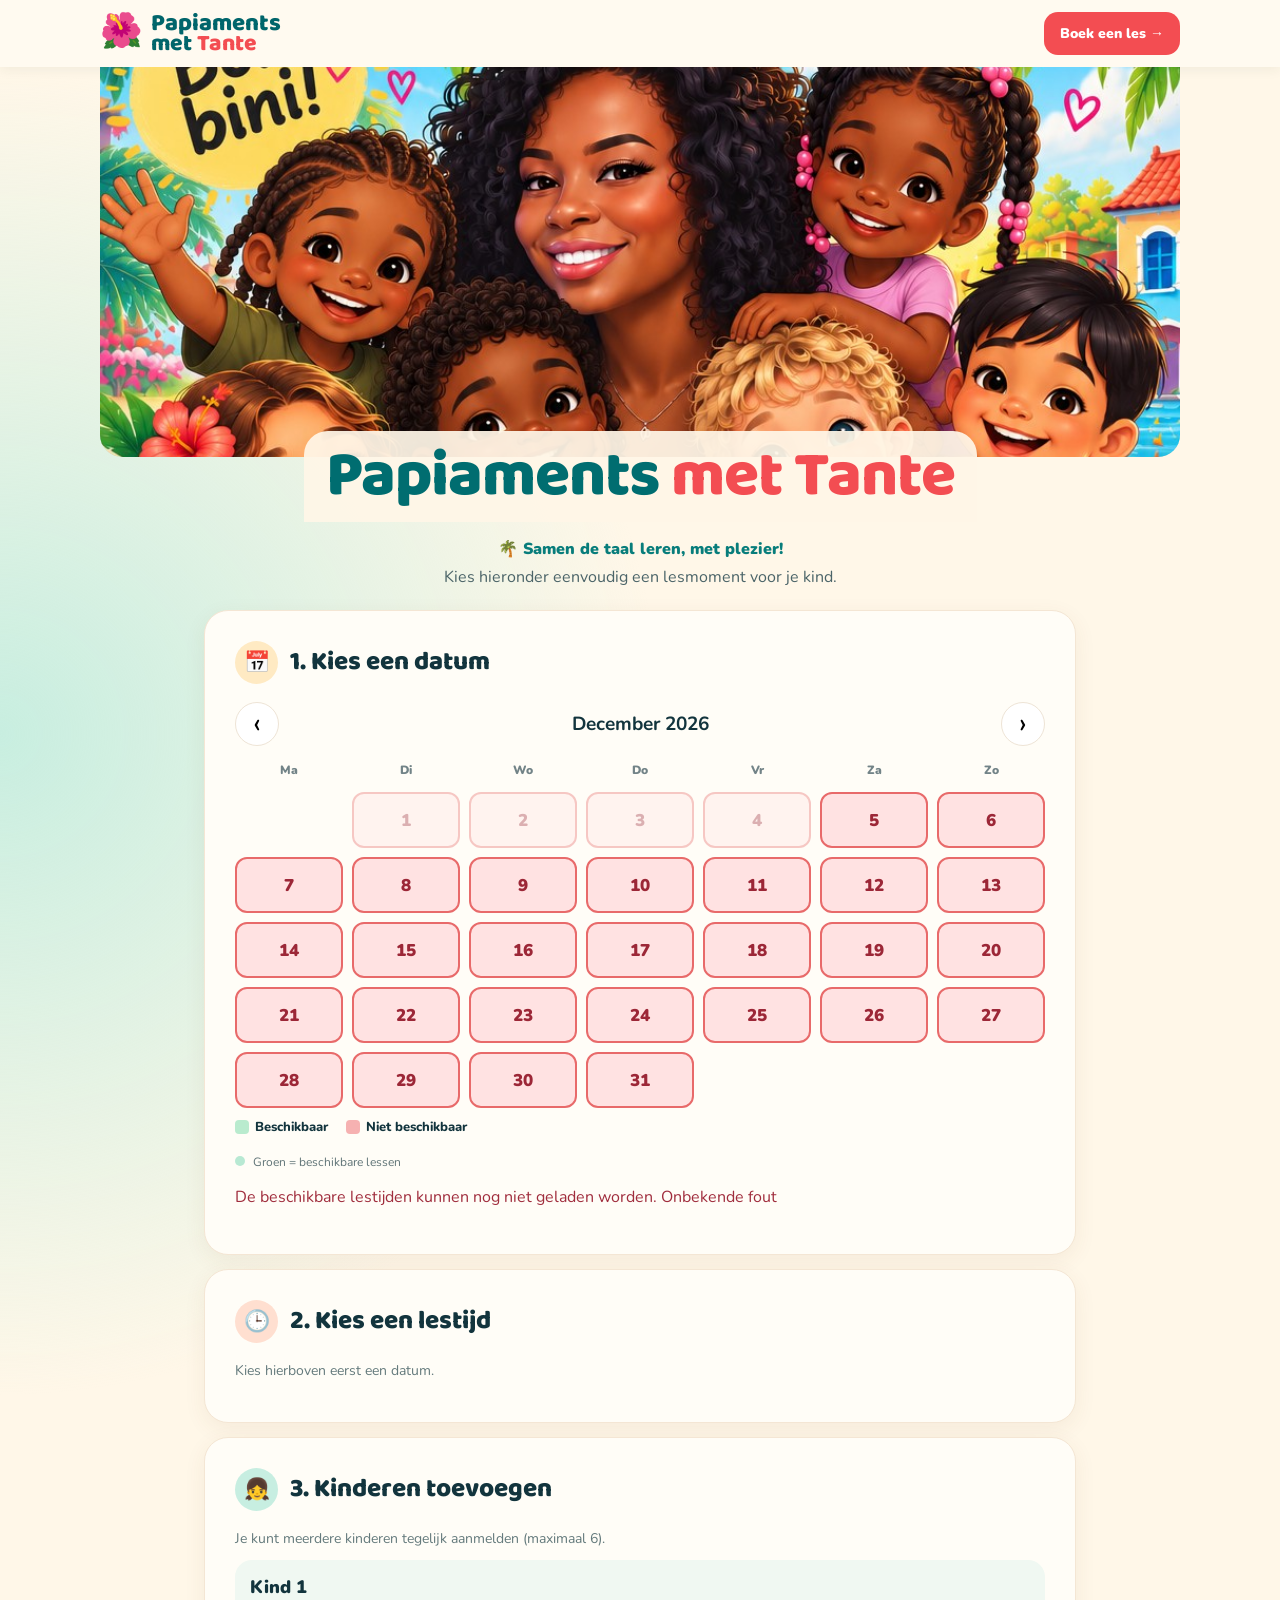
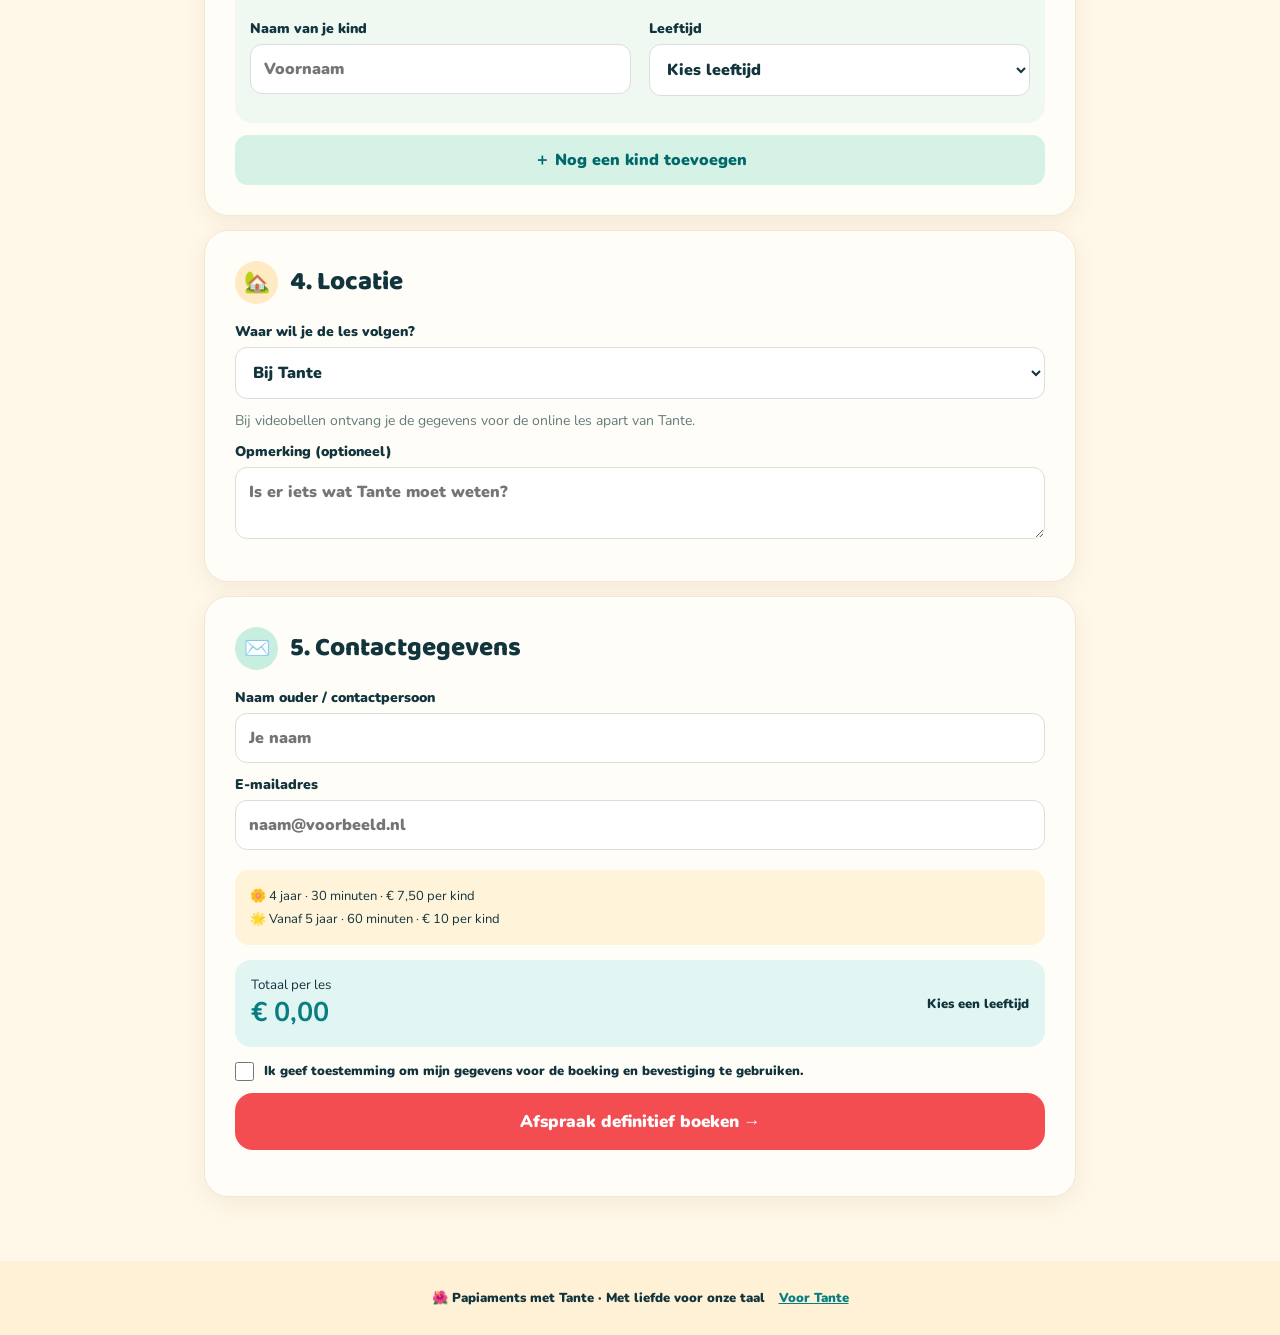
==== commit 40078042: "Update index.html" ====
--- a/index.html
+++ b/index.html
@@ -1,8 +1,301 @@
-<!doctype html><html lang="nl"><head><meta charset="utf-8"><meta name="viewport" content="width=device-width, initial-scale=1"><meta name="theme-color" content="#fff7e8"><title>Papiaments met Tante — Boek een les</title><link rel="stylesheet" href="style.css"></head><body>
-<header class="site-header"><a class="brand" href="#top"><span class="flower">🌺</span><span>Papiaments<br><small>met <em>Tante</em></small></span></a><a class="header-cta" href="#boeken">Boek een les →</a></header>
-<main id="top"><section class="hero" aria-label="Welkom bij Papiaments met Tante"><div class="hero-art"><img src="tante-kinderen.jpg" alt="Illustratie van Tante samen met kinderen uit de originele flyer"></div><h1>Papiaments <span>met Tante</span></h1></section>
-<section class="booking" id="boeken"><div class="booking-head"><span>🌴 Samen de taal leren, met plezier!</span><p>Kies hieronder eenvoudig een lesmoment voor je kind.</p></div><form id="form"><section class="step"><h2><span class="step-icon">📅</span> 1. Kies een datum</h2><div class="calendarbar"><button type="button" id="prev" aria-label="Vorige maand">‹</button><b id="month"></b><button type="button" id="next" aria-label="Volgende maand">›</button></div><div class="calendar" id="calendar" aria-label="Kalender"></div><p class="calendar-key"><span class="dot"></span> Groen = beschikbare lessen</p><p id="calendar-error" class="error" role="status" hidden></p></section>
-<section class="step"><h2><span class="step-icon peach">🕒</span> 2. Kies een lestijd</h2><p id="slot-label" class="hint">Kies hierboven eerst een datum.</p><div class="slots" id="slots"></div></section>
-<section class="step children-step"><h2><span class="step-icon mint">👧</span> 3. Kinderen toevoegen</h2><p class="hint">Je kunt meerdere kinderen tegelijk aanmelden (maximaal 6).</p><div id="children"><div class="child-entry"><div class="child-title">Kind 1</div><label>Naam van je kind<input class="child-name" required maxlength="160" placeholder="Voornaam"></label><label>Leeftijd<select class="child-age" required><option value="">Kies leeftijd</option></select></label></div></div><button type="button" id="addChild" class="add-child">＋ Nog een kind toevoegen</button></section>
-<section class="step"><h2><span class="step-icon">🏡</span> 4. Locatie</h2><label>Waar wil je de les volgen?<select name="location"><option value="tante">Bij Tante</option><option value="thuis">Bij ons thuis (+ €2,50 per afspraak)</option></select></label><label>Opmerking (optioneel)<textarea name="note" maxlength="400" rows="2" placeholder="Is er iets wat Tante moet weten?"></textarea></label></section>
-<section class="step"><h2><span class="step-icon mint">✉️</span> 5. Contactgegevens</h2><label>Naam ouder / contactpersoon<input name="parent" required maxlength="100" autocomplete="name" placeholder="Je naam"></label><label>E-mailadres<input name="email" type="email" required maxlength="200" autocomplete="email" placeholder="naam@voorbeeld.nl"></label><div class="prices"><p>🌼 4 jaar · 30 minuten · € 7,50 per kind</p><p>🌟 Vanaf 5 jaar · 60 minuten · € 10 per kind</p></div><div class="total"><div><small>Totaal per les</small><b id="price">€ 0,00</b></div><span id="duration">Kies een leeftijd</span></div><label class="consent"><input name="consent" type="checkbox" required> Ik geef toestemming om mijn gegevens voor de boeking en bevestiging te gebruiken.</label><button class="submit" id="submit" type="submit">Afspraak definitief boeken →</button><p id="status" role="status" aria-live="polite"></p></section></form></section></main><footer>🌺 Papiaments met Tante · Met liefde voor onze taal <a href="admin.html">Voor Tante</a></footer><script src="config.js"></script><script src="app.js"></script></body></html>+
+<!doctype html>
+<html lang="nl">
+<head>
+  <meta charset="utf-8">
+  <meta name="viewport" content="width=device-width, initial-scale=1">
+  <meta name="theme-color" content="#fff7e8">
+  <title>Papiaments met Tante — Boek een les</title>
+  <link rel="stylesheet" href="style.css">
+</head>
+
+<body>
+
+<header class="site-header">
+  <a class="brand" href="#top">
+    <span class="flower">🌺</span>
+    <span>
+      Papiaments<br>
+      <small>met <em>Tante</em></small>
+    </span>
+  </a>
+
+  <a class="header-cta" href="#boeken">
+    Boek een les →
+  </a>
+</header>
+
+<main id="top">
+
+  <section
+    class="hero"
+    aria-label="Welkom bij Papiaments met Tante"
+  >
+    <div class="hero-art">
+      <img
+        src="tante-kinderen.jpg"
+        alt="Illustratie van Tante samen met kinderen uit de originele flyer"
+      >
+    </div>
+
+    <h1>
+      Papiaments <span>met Tante</span>
+    </h1>
+  </section>
+
+  <section class="booking" id="boeken">
+
+    <div class="booking-head">
+      <span>🌴 Samen de taal leren, met plezier!</span>
+      <p>
+        Kies hieronder eenvoudig een lesmoment voor je kind.
+      </p>
+    </div>
+
+    <form id="form">
+
+      <!-- STAP 1: DATUM -->
+
+      <section class="step">
+        <h2>
+          <span class="step-icon">📅</span>
+          1. Kies een datum
+        </h2>
+
+        <div class="calendarbar">
+          <button
+            type="button"
+            id="prev"
+            aria-label="Vorige maand"
+          >‹</button>
+
+          <b id="month"></b>
+
+          <button
+            type="button"
+            id="next"
+            aria-label="Volgende maand"
+          >›</button>
+        </div>
+
+        <div
+          class="calendar"
+          id="calendar"
+          aria-label="Kalender"
+        ></div>
+
+        <p class="calendar-key">
+          <span class="dot"></span>
+          Groen = beschikbare lessen
+        </p>
+
+        <p
+          id="calendar-error"
+          class="error"
+          role="status"
+          hidden
+        ></p>
+      </section>
+
+      <!-- STAP 2: LESTIJD -->
+
+      <section class="step">
+        <h2>
+          <span class="step-icon peach">🕒</span>
+          2. Kies een lestijd
+        </h2>
+
+        <p id="slot-label" class="hint">
+          Kies hierboven eerst een datum.
+        </p>
+
+        <div class="slots" id="slots"></div>
+      </section>
+
+      <!-- STAP 3: KINDEREN -->
+
+      <section class="step children-step">
+        <h2>
+          <span class="step-icon mint">👧</span>
+          3. Kinderen toevoegen
+        </h2>
+
+        <p class="hint">
+          Je kunt meerdere kinderen tegelijk aanmelden
+          (maximaal 6).
+        </p>
+
+        <div id="children">
+          <div class="child-entry">
+
+            <div class="child-title">
+              Kind 1
+            </div>
+
+            <label>
+              Naam van je kind
+              <input
+                class="child-name"
+                required
+                maxlength="160"
+                placeholder="Voornaam"
+              >
+            </label>
+
+            <label>
+              Leeftijd
+              <select class="child-age" required>
+                <option value="">
+                  Kies leeftijd
+                </option>
+              </select>
+            </label>
+
+          </div>
+        </div>
+
+        <button
+          type="button"
+          id="addChild"
+          class="add-child"
+        >
+          ＋ Nog een kind toevoegen
+        </button>
+      </section>
+
+      <!-- STAP 4: LOCATIE -->
+
+      <section class="step">
+        <h2>
+          <span class="step-icon">🏡</span>
+          4. Locatie
+        </h2>
+
+        <label>
+          Waar wil je de les volgen?
+
+          <select name="location" required>
+            <option value="tante">
+              Bij Tante
+            </option>
+
+            <option value="thuis">
+              Bij ons thuis (+ €2,50 per afspraak)
+            </option>
+
+            <option value="videobellen">
+              Videobellen (geen extra kosten)
+            </option>
+          </select>
+        </label>
+
+        <p class="hint">
+          Bij videobellen ontvang je de gegevens
+          voor de online les apart van Tante.
+        </p>
+
+        <label>
+          Opmerking (optioneel)
+
+          <textarea
+            name="note"
+            maxlength="400"
+            rows="2"
+            placeholder="Is er iets wat Tante moet weten?"
+          ></textarea>
+        </label>
+      </section>
+
+      <!-- STAP 5: CONTACTGEGEVENS -->
+
+      <section class="step">
+        <h2>
+          <span class="step-icon mint">✉️</span>
+          5. Contactgegevens
+        </h2>
+
+        <label>
+          Naam ouder / contactpersoon
+
+          <input
+            name="parent"
+            required
+            maxlength="100"
+            autocomplete="name"
+            placeholder="Je naam"
+          >
+        </label>
+
+        <label>
+          E-mailadres
+
+          <input
+            name="email"
+            type="email"
+            required
+            maxlength="200"
+            autocomplete="email"
+            placeholder="naam@voorbeeld.nl"
+          >
+        </label>
+
+        <div class="prices">
+          <p>
+            🌼 4 jaar · 30 minuten · € 7,50 per kind
+          </p>
+
+          <p>
+            🌟 Vanaf 5 jaar · 60 minuten · € 10 per kind
+          </p>
+        </div>
+
+        <div class="total">
+          <div>
+            <small>Totaal per les</small>
+            <b id="price">€ 0,00</b>
+          </div>
+
+          <span id="duration">
+            Kies een leeftijd
+          </span>
+        </div>
+
+        <label class="consent">
+          <input
+            name="consent"
+            type="checkbox"
+            required
+          >
+          Ik geef toestemming om mijn gegevens
+          voor de boeking en bevestiging te gebruiken.
+        </label>
+
+        <button
+          class="submit"
+          id="submit"
+          type="submit"
+        >
+          Afspraak definitief boeken →
+        </button>
+
+        <p
+          id="status"
+          role="status"
+          aria-live="polite"
+        ></p>
+      </section>
+
+    </form>
+  </section>
+</main>
+
+<footer>
+  🌺 Papiaments met Tante · Met liefde voor onze taal
+  <a href="admin.html">Voor Tante</a>
+</footer>
+
+<script src="config.js"></script>
+<script src="app.js"></script>
+
+</body>
+</html>
--- a/style.css
+++ b/style.css
@@ -1 +1,3 @@
-@import url('https://fonts.googleapis.com/css2?family=Baloo+2:wght@500;600;700;800&family=Nunito:wght@400;600;700;800;900&display=swap');:root{--ink:#12343d;--teal:#087e80;--coral:#f34d52;--cream:#fff7e8;--line:#eee4d6;font-family:Nunito,Arial,sans-serif;color:var(--ink);background:var(--cream)}*{box-sizing:border-box}html{scroll-behavior:smooth}body{margin:0;background:radial-gradient(circle at 0 25%,#c8eee0 0,transparent 26%),var(--cream)}button,input,select,textarea{font:inherit}button{cursor:pointer}button:focus-visible,a:focus-visible,input:focus-visible,select:focus-visible{outline:3px solid #f49b52;outline-offset:2px}.site-header{background:#fffaf0;display:flex;justify-content:space-between;align-items:center;gap:12px;padding:12px max(16px,calc((100vw - 1080px)/2));box-shadow:0 2px 12px #253a2b12}.brand{text-decoration:none;color:#00656b;font:800 24px/.83 'Baloo 2',sans-serif;display:flex;align-items:center;gap:9px}.brand small{font-size:23px}.brand em{font-style:normal;color:var(--coral)}.flower{font-size:34px}.header-cta{background:var(--coral);color:white;text-decoration:none;font-weight:900;border-radius:14px;padding:12px 16px;font-size:14px}.hero{position:relative;text-align:center;max-width:1080px;margin:0 auto}.hero-art{height:clamp(225px,36vw,390px);overflow:hidden;background:#b5e6dc}.hero-art img{display:block;width:100%;height:100%;object-fit:cover;object-position:center 38%}.hero h1{font:800 clamp(34px,6vw,64px)/1.05 'Baloo 2',sans-serif;letter-spacing:-1px;margin:-26px auto 0;position:relative;z-index:1;display:table;background:#fff7e8ed;border-radius:24px 24px 0 0;padding:12px 22px;color:#006d70}.hero h1 span{color:var(--coral)}.booking{max-width:920px;margin:0 auto;padding:10px 16px 48px}.booking-head{text-align:center;margin:0 0 22px}.booking-head span{font-weight:900;color:#087d7b}.booking-head p{margin:6px 0;color:#4b6468}form{display:grid;gap:14px}.step{background:#fffdf7;border:1px solid #f4e6d4;border-radius:24px;padding:22px;box-shadow:0 6px 22px #6d482512}.step h2{font:800 26px/1.15 'Baloo 2',sans-serif;margin:0 0 18px;display:flex;align-items:center;gap:12px}.step-icon{background:#ffeac3;width:43px;height:43px;display:inline-grid;place-items:center;border-radius:50%;font-size:21px;flex:none}.step-icon.peach{background:#ffdfd0}.step-icon.mint{background:#c7eee1}.calendarbar{display:flex;align-items:center;justify-content:space-between;gap:8px;margin:10px 0 16px}.calendarbar b{font-size:19px;text-transform:capitalize}.calendarbar button{width:44px;height:44px;border:1px solid var(--line);background:white;border-radius:50%;font-size:30px;line-height:1}.calendar{display:grid;grid-template-columns:repeat(7,minmax(0,1fr));gap:5px}.dow{text-align:center;font-size:12px;color:#728387;font-weight:900;padding-bottom:5px}.calendar button{border:0;border-radius:12px;background:#f7f4ee;color:#546a6e;font-weight:900;min-width:0;height:43px}.calendar button.available{background:#d2f1e4;color:#006b65}.calendar button.active{background:var(--teal);color:white}.calendar button:disabled{opacity:.36;cursor:not-allowed}.calendar-key{font-size:12px;color:#607477;margin:15px 0 0}.dot{display:inline-block;width:10px;height:10px;background:#b8e9d3;border-radius:50%;margin-right:5px}.slots{display:grid;grid-template-columns:repeat(2,minmax(0,1fr));gap:10px}.slots button{border:1px solid #d5d9d1;background:#fffdf8;border-radius:14px;min-height:68px;padding:10px 8px;color:var(--ink);font-weight:900}.slots button small{display:block;color:#637d80;font-weight:700;margin-top:3px}.slots button.active{background:var(--teal);color:white;border-color:var(--teal)}.slots button.active small{color:white}.hint{color:#647a7c;font-size:14px;margin:0 0 12px}.child-entry{background:#f0f8f2;border-radius:17px;padding:15px;margin-bottom:12px}.child-title{font-weight:900;font-size:18px;margin-bottom:8px}label{display:block;font-weight:900;font-size:14px;margin:12px 0}input:not([type=checkbox]),select,textarea{display:block;width:100%;margin-top:6px;background:white;border:1px solid #dcded8;border-radius:12px;padding:13px;color:var(--ink);font-size:16px;min-height:48px}.add-child{background:#d6f1e5;color:#006a6b;border:0;border-radius:13px;min-height:50px;width:100%;font-weight:900}.remove-child{border:0;background:none;color:#ad3347;text-decoration:underline;padding:8px 0;font-weight:800}.prices{background:#fff3da;padding:12px 15px;border-radius:14px;font-size:13px;margin-top:20px}.prices p{margin:5px 0}.total{display:flex;justify-content:space-between;align-items:center;background:#e1f5f2;border-radius:16px;padding:16px;margin:15px 0}.total small{display:block}.total b{font-size:27px;color:var(--teal)}.total span{font-size:13px;font-weight:900}.consent{display:flex;align-items:flex-start;gap:10px;line-height:1.4;font-size:13px}.consent input{width:19px;height:19px;flex:none;margin:0}.submit{background:var(--coral);color:white;border:0;border-radius:18px;padding:17px 14px;font-weight:900;font-size:17px;width:100%;min-height:56px}#status{font-weight:900;line-height:1.4}.error{color:#a02d3d!important}.success{color:#117052!important}footer{text-align:center;padding:28px 16px;background:#fff1d6;font-size:13px;font-weight:900}footer a{margin-left:10px;color:#087e80}@media(min-width:760px){.booking{padding:16px 24px 64px}.step{padding:30px}.calendar{gap:9px}.calendar button{height:56px;font-size:17px}.slots{grid-template-columns:repeat(3,minmax(0,1fr))}.hero-art{border-radius:0 0 22px 22px}.child-entry{display:grid;grid-template-columns:1fr 1fr;column-gap:18px}.child-title{grid-column:1/-1}.remove-child{grid-column:1/-1;justify-self:start}}@media(max-width:420px){.site-header{padding:10px 12px}.brand{font-size:20px}.brand small{font-size:19px}.flower{font-size:27px}.header-cta{font-size:12px;padding:10px}.hero-art{height:230px}.hero h1{font-size:31px;padding:10px 12px}.step{padding:17px}.step h2{font-size:23px}.calendar button{height:40px}.slots{grid-template-columns:1fr 1fr}}+@import url('https://fonts.googleapis.com/css2?family=Baloo+2:wght@500;600;700;800&family=Nunito:wght@400;600;700;800;900&display=swap');:root{--ink:#12343d;--teal:#087e80;--coral:#f34d52;--cream:#fff7e8;--line:#eee4d6;font-family:Nunito,Arial,sans-serif;color:var(--ink);background:var(--cream)}*{box-sizing:border-box}html{scroll-behavior:smooth}body{margin:0;background:radial-gradient(circle at 0 25%,#c8eee0 0,transparent 26%),var(--cream)}button,input,select,textarea{font:inherit}button{cursor:pointer}button:focus-visible,a:focus-visible,input:focus-visible,select:focus-visible{outline:3px solid #f49b52;outline-offset:2px}.site-header{background:#fffaf0;display:flex;justify-content:space-between;align-items:center;gap:12px;padding:12px max(16px,calc((100vw - 1080px)/2));box-shadow:0 2px 12px #253a2b12}.brand{text-decoration:none;color:#00656b;font:800 24px/.83 'Baloo 2',sans-serif;display:flex;align-items:center;gap:9px}.brand small{font-size:23px}.brand em{font-style:normal;color:var(--coral)}.flower{font-size:34px}.header-cta{background:var(--coral);color:white;text-decoration:none;font-weight:900;border-radius:14px;padding:12px 16px;font-size:14px}.hero{position:relative;text-align:center;max-width:1080px;margin:0 auto}.hero-art{height:clamp(225px,36vw,390px);overflow:hidden;background:#b5e6dc}.hero-art img{display:block;width:100%;height:100%;object-fit:cover;object-position:center 38%}.hero h1{font:800 clamp(34px,6vw,64px)/1.05 'Baloo 2',sans-serif;letter-spacing:-1px;margin:-26px auto 0;position:relative;z-index:1;display:table;background:#fff7e8ed;border-radius:24px 24px 0 0;padding:12px 22px;color:#006d70}.hero h1 span{color:var(--coral)}.booking{max-width:920px;margin:0 auto;padding:10px 16px 48px}.booking-head{text-align:center;margin:0 0 22px}.booking-head span{font-weight:900;color:#087d7b}.booking-head p{margin:6px 0;color:#4b6468}form{display:grid;gap:14px}.step{background:#fffdf7;border:1px solid #f4e6d4;border-radius:24px;padding:22px;box-shadow:0 6px 22px #6d482512}.step h2{font:800 26px/1.15 'Baloo 2',sans-serif;margin:0 0 18px;display:flex;align-items:center;gap:12px}.step-icon{background:#ffeac3;width:43px;height:43px;display:inline-grid;place-items:center;border-radius:50%;font-size:21px;flex:none}.step-icon.peach{background:#ffdfd0}.step-icon.mint{background:#c7eee1}.calendarbar{display:flex;align-items:center;justify-content:space-between;gap:8px;margin:10px 0 16px}.calendarbar b{font-size:19px;text-transform:capitalize}.calendarbar button{width:44px;height:44px;border:1px solid var(--line);background:white;border-radius:50%;font-size:30px;line-height:1}.calendar{display:grid;grid-template-columns:repeat(7,minmax(0,1fr));gap:5px}.dow{text-align:center;font-size:12px;color:#728387;font-weight:900;padding-bottom:5px}.calendar button{border:0;border-radius:12px;background:#f7f4ee;color:#546a6e;font-weight:900;min-width:0;height:43px}.calendar button.available{background:#d2f1e4;color:#006b65}.calendar button.active{background:var(--teal);color:white}.calendar button:disabled{opacity:.36;cursor:not-allowed}.calendar-key{font-size:12px;color:#607477;margin:15px 0 0}.dot{display:inline-block;width:10px;height:10px;background:#b8e9d3;border-radius:50%;margin-right:5px}.slots{display:grid;grid-template-columns:repeat(2,minmax(0,1fr));gap:10px}.slots button{border:1px solid #d5d9d1;background:#fffdf8;border-radius:14px;min-height:68px;padding:10px 8px;color:var(--ink);font-weight:900}.slots button small{display:block;color:#637d80;font-weight:700;margin-top:3px}.slots button.active{background:var(--teal);color:white;border-color:var(--teal)}.slots button.active small{color:white}.hint{color:#647a7c;font-size:14px;margin:0 0 12px}.child-entry{background:#f0f8f2;border-radius:17px;padding:15px;margin-bottom:12px}.child-title{font-weight:900;font-size:18px;margin-bottom:8px}label{display:block;font-weight:900;font-size:14px;margin:12px 0}input:not([type=checkbox]),select,textarea{display:block;width:100%;margin-top:6px;background:white;border:1px solid #dcded8;border-radius:12px;padding:13px;color:var(--ink);font-size:16px;min-height:48px}.add-child{background:#d6f1e5;color:#006a6b;border:0;border-radius:13px;min-height:50px;width:100%;font-weight:900}.remove-child{border:0;background:none;color:#ad3347;text-decoration:underline;padding:8px 0;font-weight:800}.prices{background:#fff3da;padding:12px 15px;border-radius:14px;font-size:13px;margin-top:20px}.prices p{margin:5px 0}.total{display:flex;justify-content:space-between;align-items:center;background:#e1f5f2;border-radius:16px;padding:16px;margin:15px 0}.total small{display:block}.total b{font-size:27px;color:var(--teal)}.total span{font-size:13px;font-weight:900}.consent{display:flex;align-items:flex-start;gap:10px;line-height:1.4;font-size:13px}.consent input{width:19px;height:19px;flex:none;margin:0}.submit{background:var(--coral);color:white;border:0;border-radius:18px;padding:17px 14px;font-weight:900;font-size:17px;width:100%;min-height:56px}#status{font-weight:900;line-height:1.4}.error{color:#a02d3d!important}.success{color:#117052!important}footer{text-align:center;padding:28px 16px;background:#fff1d6;font-size:13px;font-weight:900}footer a{margin-left:10px;color:#087e80}@media(min-width:760px){.booking{padding:16px 24px 64px}.step{padding:30px}.calendar{gap:9px}.calendar button{height:56px;font-size:17px}.slots{grid-template-columns:repeat(3,minmax(0,1fr))}.hero-art{border-radius:0 0 22px 22px}.child-entry{display:grid;grid-template-columns:1fr 1fr;column-gap:18px}.child-title{grid-column:1/-1}.remove-child{grid-column:1/-1;justify-self:start}}@media(max-width:420px){.site-header{padding:10px 12px}.brand{font-size:20px}.brand small{font-size:19px}.flower{font-size:27px}.header-cta{font-size:12px;padding:10px}.hero-art{height:230px}.hero h1{font-size:31px;padding:10px 12px}.step{padding:17px}.step h2{font-size:23px}.calendar button{height:40px}.slots{grid-template-columns:1fr 1fr}}
+/* Beschikbaarheid voor ouders: consequent groen/rood. */
+.calendar button.unavailable,.calendar button.blocked-full{background:#ffe2e2!important;border:2px solid #e86a6a!important;color:#9c2737!important}.calendar button.blocked-partial{background:linear-gradient(135deg,#ffe2e2 50%,#e2f6e9 50%)!important;border:2px solid #e86a6a!important;color:#802d35!important}.calendar button.available:not(.blocked-partial){background:#dff5e6}.parent-availability-legend{display:flex;gap:18px;flex-wrap:wrap;font-weight:800;font-size:13px;margin:10px 0 18px}.parent-availability-legend span{display:flex;align-items:center;gap:6px}.parent-availability-legend i{width:14px;height:14px;border-radius:4px;display:inline-block}.legend-green{background:#b9ebce}.legend-red{background:#f6b1b1}.block-notice{grid-column:1/-1;color:#a5303b;background:#ffe7e7;border-radius:12px;padding:10px 12px;font-weight:900}
